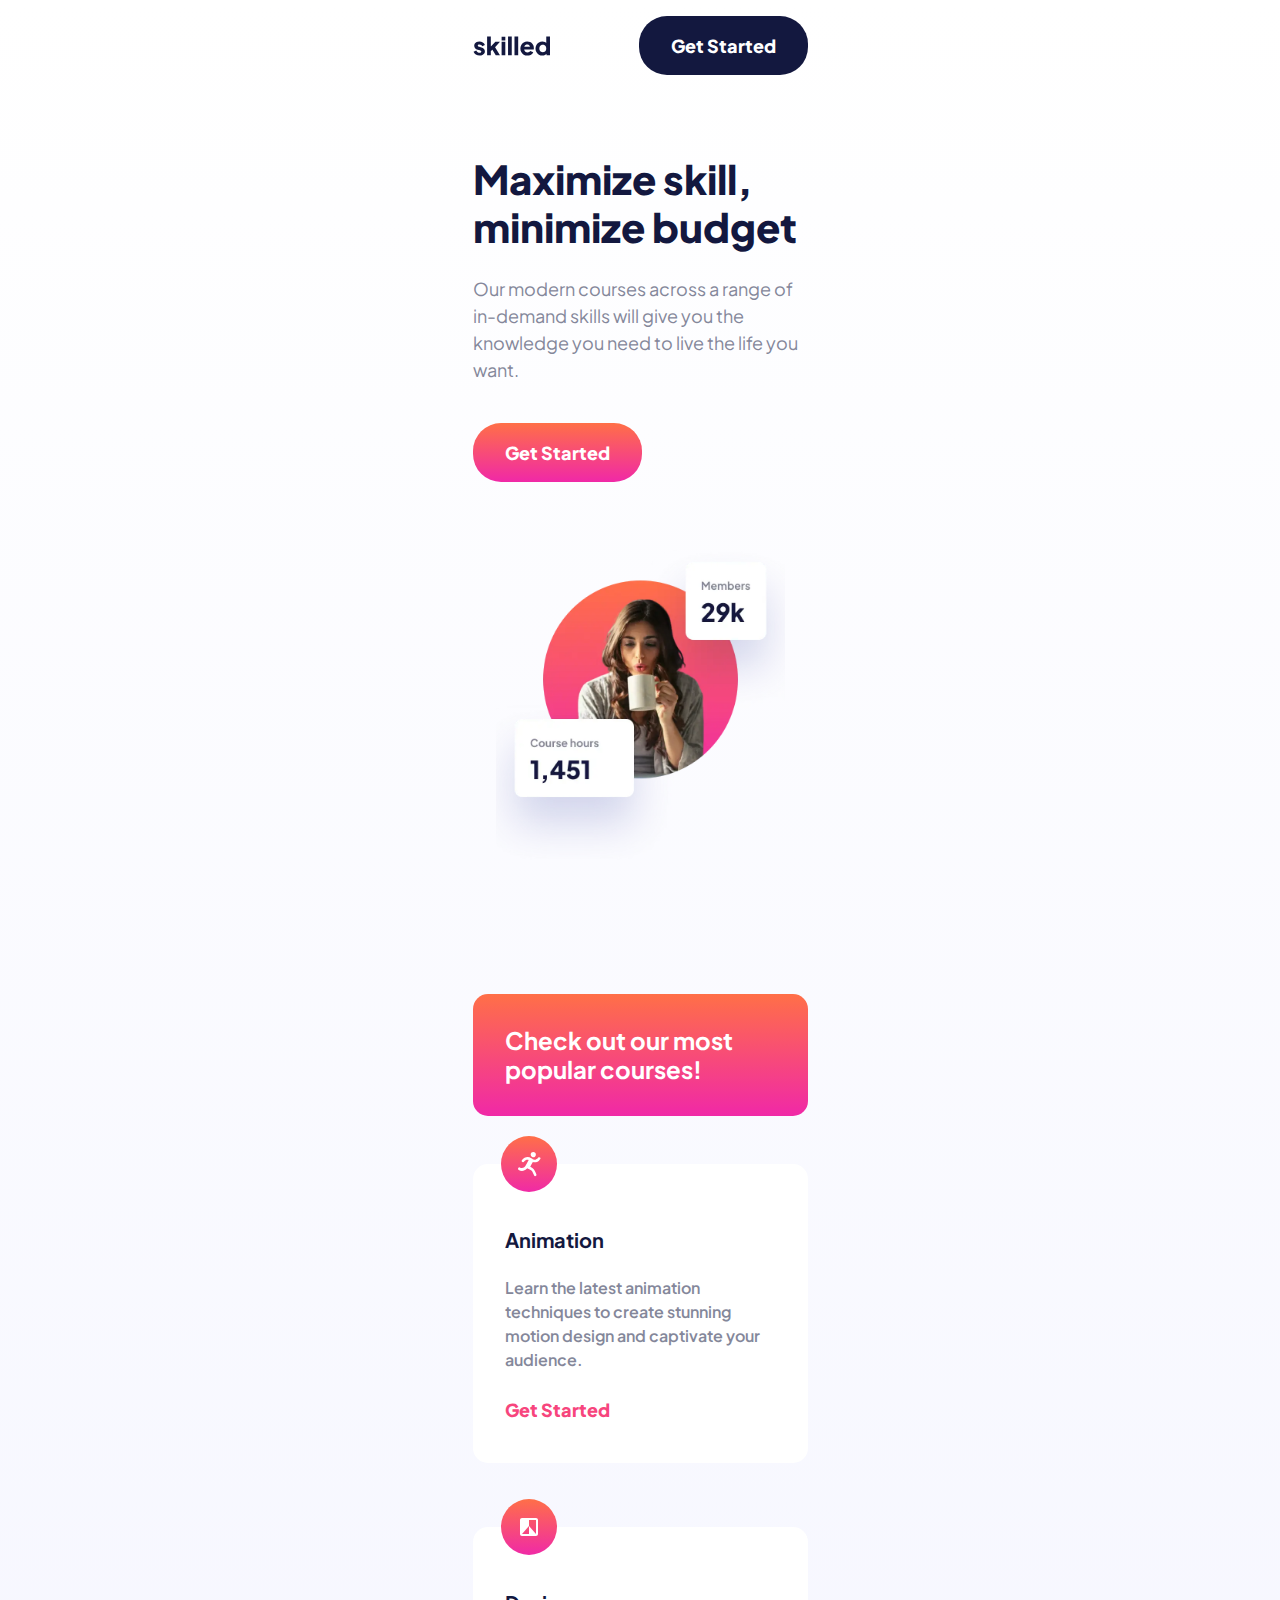
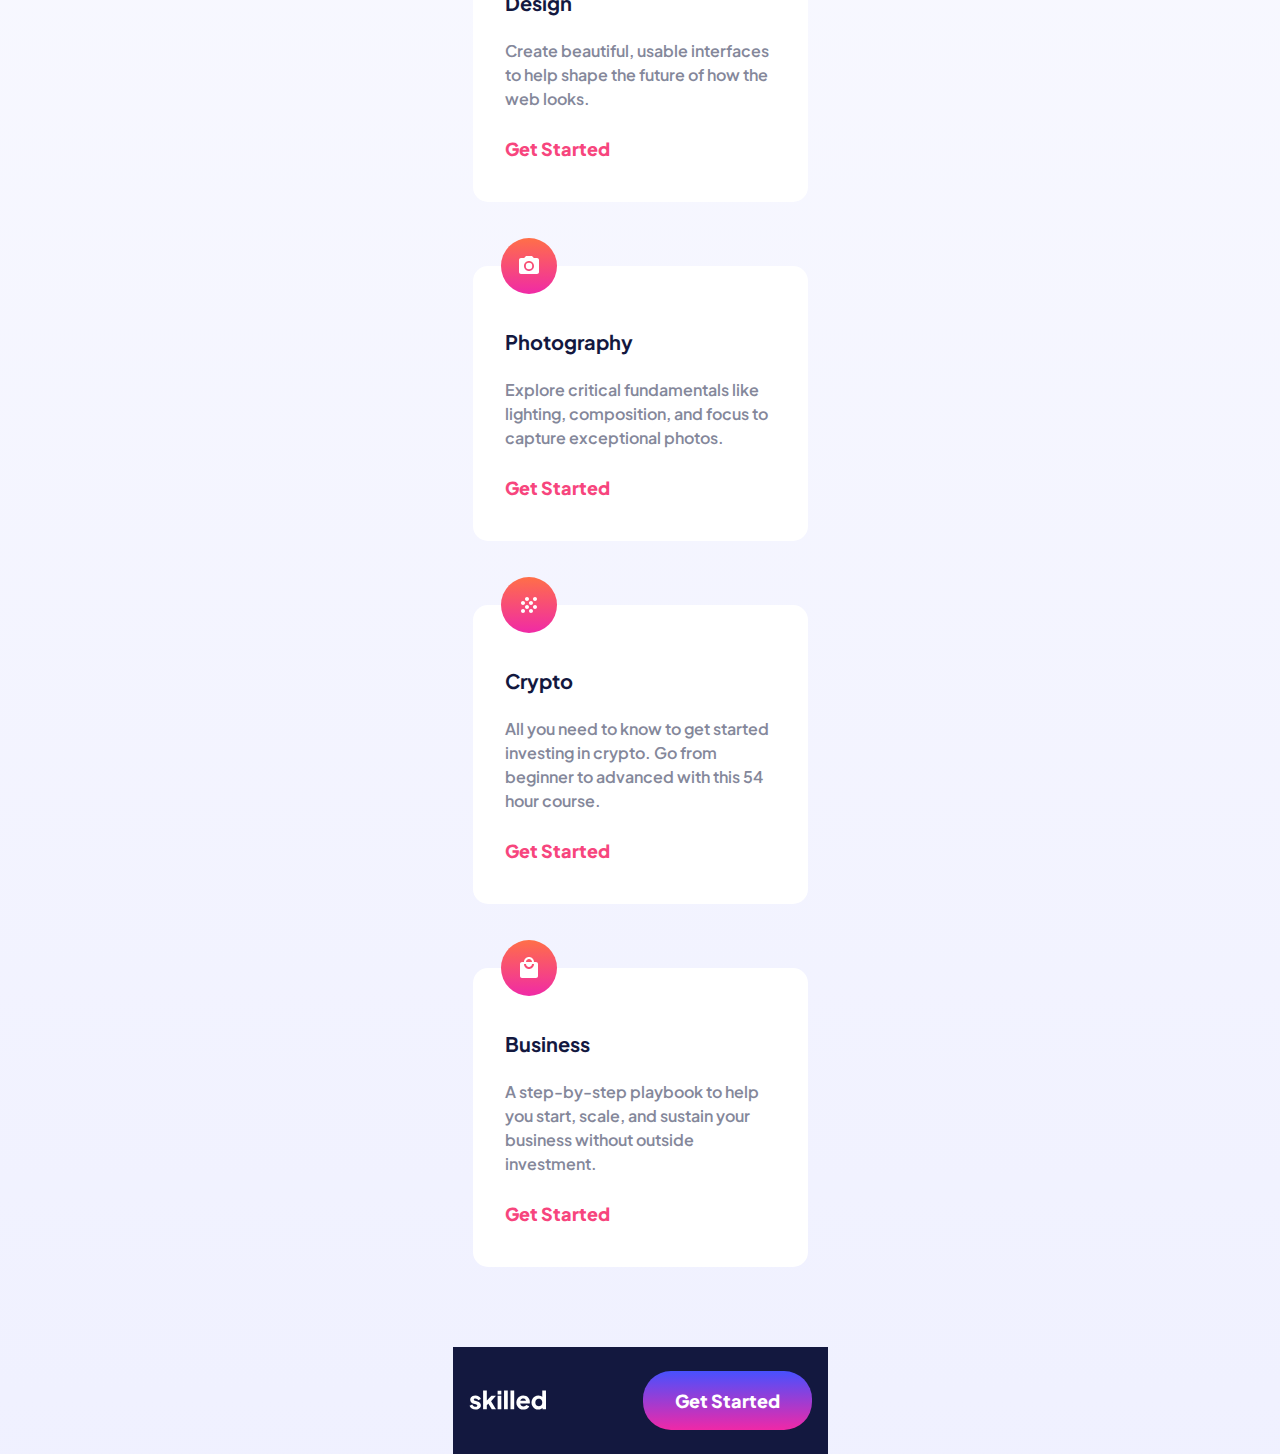
==== skilled-elearning-landing-page/index.html @ eccfb5a1 "Adding mobile version of skilled e-learning" ====
<!DOCTYPE html>
<html lang="en">
  <head>
    <meta charset="UTF-8" />
    <meta name="viewport" content="width=device-width, initial-scale=1.0" />
    <title>Frontend Mentor | Skilled e-learning landing page</title>
    <link rel="stylesheet" href="style.css" />
  </head>
  <body>
    <!-- 
  Get Started

  Maximize skill, minimize budget

  Our modern courses across a range of in-demand skills will give you the 
  knowledge you need to live the life you want.

  Get Started

  Check out our most popular courses!

  Animation
  Learn the latest animation techniques to create stunning motion 
  design and captivate your audience.
  Get Started

  Design
  Create beautiful, usable interfaces to help shape the future of 
  how the web looks.
  Get Started

  Photography
  Explore critical fundamentals like lighting, composition, and focus 
  to capture exceptional photos.
  Get Started

  Crypto
  All you need to know to get started investing in crypto. Go from beginner 
  to advanced with this 54 hour course.
  Get Started

  Business
  A step-by-step playbook to help you start, scale, and sustain your business 
  without outside investment.
  Get Started

  Get Started -->
    <header class="header container">
      <nav>
        <img class="logo" src="assets/logo-dark.svg" alt="company logo" />
        <button class="cta-button text-preset-7 nav-btn">Get Started</button>
      </nav>
    </header>
    <main class="container main-box">
      <section class="section-hero">
        <h1 class="hero-headline text-preset-1">
          Maximize skill, minimize budget
        </h1>
        <p class="hero-description text-preset-5">
          Our modern courses across a range of in-demand skills will give you
          the knowledge you need to live the life you want.
        </p>
        <button class="cta-button text-preset-7 hero-btn">Get Started</button>
        <img
          class="hero-img"
          src="assets/image-hero-mobile@2x.webp"
          alt="woman drinking coffee"
        />
      </section>
      <section class="section-courses">
        <div class="course-header-box">
          <h3 class="text-preset-3">Check out our most popular courses!</h3>
        </div>
        <div class="course-grid">
          <div class="course-item">
            <img
              class="course-logo"
              src="assets/icon-animation.svg"
              alt="man running"
            />
            <h4 class="text-preset-4 course-item-header">Animation</h4>
            <p class="text-preset-6 course-item-description">
              Learn the latest animation techniques to create stunning motion
              design and captivate your audience.
            </p>
            <span class="text-preset-7 course-item-cta"
              ><a href="#">Get Started</a></span
            >
          </div>

          <div class="course-item">
            <img
              class="course-logo"
              src="assets/icon-design.svg"
              alt="man running"
            />
            <h4 class="text-preset-4 course-item-header">Design</h4>
            <p class="text-preset-6 course-item-description">
              Create beautiful, usable interfaces to help shape the future of
              how the web looks.
            </p>
            <span class="text-preset-7 course-item-cta"
              ><a href="#">Get Started</a></span
            >
          </div>

          <div class="course-item">
            <img
              class="course-logo"
              src="assets/icon-photography.svg"
              alt="man running"
            />
            <h4 class="text-preset-4 course-item-header">Photography</h4>
            <p class="text-preset-6 course-item-description">
              Explore critical fundamentals like lighting, composition, and
              focus to capture exceptional photos.
            </p>
            <span class="text-preset-7 course-item-cta"
              ><a href="#">Get Started</a></span
            >
          </div>
          <div class="course-item">
            <img
              class="course-logo"
              src="assets/icon-crypto.svg"
              alt="man running"
            />
            <h4 class="text-preset-4 course-item-header">Crypto</h4>
            <p class="text-preset-6 course-item-description">
              All you need to know to get started investing in crypto. Go from
              beginner to advanced with this 54 hour course.
            </p>
            <span class="text-preset-7 course-item-cta"
              ><a href="#">Get Started</a></span
            >
          </div>
          <div class="course-item">
            <img
              class="course-logo"
              src="assets/icon-business.svg"
              alt="man running"
            />
            <h4 class="text-preset-4 course-item-header">Business</h4>
            <p class="text-preset-6 course-item-description">
              A step-by-step playbook to help you start, scale, and sustain your
              business without outside investment.
            </p>
            <span class="text-preset-7 course-item-cta"
              ><a href="#">Get Started</a></span
            >
          </div>
        </div>
      </section>
    </main>

    <footer class="container footer">
      <img class="logo" src="assets/logo-light.svg" alt="company logo" />
      <button class="cta-button text-preset-7 footer-btn">Get Started</button>
    </footer>
  </body>
</html>
---- skilled-elearning-landing-page/style.css ----
/* Adding Font */
@import url("https://fonts.googleapis.com/css2?family=Plus+Jakarta+Sans:ital,wght@0,200..800;1,200..800&display=swap");

:root {
  /* Colors */
  --color-blue-900: hsl(233, 54%, 16%);
  --color-blue-600: hsl(234, 25%, 52%);
  --color-pink-600: hsl(341, 92%, 62%);
  --color-pink-300: hsl(341, 100%, 83%);
  --color-grey: hsl(232, 10%, 56%);
  --color-white: hsl(0, 0%, 100%);
  --color-white-gradient: hsl(236, 100%, 97%);

  /* Gradients */
  --color-gradient-pink: linear-gradient(
    hsl(13, 100%, 64%),
    hsl(322, 87%, 55%)
  );

  --color-gradient-pink-light: linear-gradient(
    hsl(13, 100%, 85%),
    hsl(322, 87%, 75%)
  );

  --color-gradient-purple: linear-gradient(
    hsl(237, 100%, 64%),
    hsl(322, 87%, 55%)
  );

  --color-gradient-purple-light: linear-gradient(
    180deg,
    hsl(280, 100%, 80%),
    hsl(330, 100%, 70%)
  );

  --color-gradient-background: linear-gradient(
    var(--color-white),
    var(--color-white-gradient)
  );

  /* Fonts */
  --main-font: "Plus Jakarta Sans", sans-serif;

  /* Spacing */

  --space-1800: 14.4rem;
  --space-1600: 12.8rem;
  --space-1000: 8rem;
  --space-800: 6.4rem;
  --space-700: 5.6rem;
  --space-600: 4.8rem;
  --space-550: 4.4rem;
  --space-500: 4rem;
  --space-400: 3.2rem;
  --space-300: 2.4rem;
  --space-250: 2rem;
  --space-200: 1.6rem;
  --space-150: 1.2rem;
  --space-100: 0.8rem;
}

/* Added supportive classes */

.text-preset-1 {
  font-size: 4rem;
  line-height: 120%;
  font-weight: 900;
}

.text-preset-2 {
  font-size: 4rem;
  line-height: 120%;
  font-weight: 700;
}

.text-preset-3 {
  font-size: 2.4rem;
  line-height: 120%;
  font-weight: 700;
}

.text-preset-4 {
  font-size: 2rem;
  line-height: 120%;
  font-weight: 700;
}

.text-preset-5 {
  font-size: 1.8rem;
  line-height: 150%;
  font-weight: 400;
}
.text-preset-6 {
  font-size: 1.6rem;
  line-height: 150%;
  font-weight: 600;
}

.text-preset-7 {
  font-size: 1.8rem;
  line-height: 150%;
  font-weight: 800;
}

/* Starting styling the page */

* {
  margin: 0;
  padding: 0;
  box-sizing: border-box;
}

/* Setting the font-size that 1rem = 10px */
html {
  font-size: 62.5%;
}

body {
  font-family: var(--main-font);
  background: var(--color-gradient-background);
}

/* Header */

.container {
  max-width: 37.5rem;
  margin: 0 auto;
}

.header {
  padding: var(--space-200) var(--space-250);
}

.header nav {
  display: flex;
  align-items: center;
  justify-content: space-between;
}

.logo {
  display: block;
  height: 2rem;
}

.nav-btn {
  background-color: var(--color-blue-900);
  transition: all 0.3s;
}

.nav-btn:hover {
  background-color: var(--color-blue-600);
}

.cta-button {
  border: none;
  cursor: pointer;
  color: var(--color-white);
  padding: var(--space-200) var(--space-400);
  border-radius: 2.8rem;
  font-family: inherit;
}

/* Hero Section */

.main-box {
  padding: 0 var(--space-250);
}

.section-hero {
  padding: var(--space-800) 0;
}

.hero-headline {
  color: var(--color-blue-900);
  margin-bottom: var(--space-300);
}

.hero-description {
  color: var(--color-grey);
  margin-bottom: var(--space-500);
}

.hero-btn {
  background: var(--color-gradient-pink);
  margin-bottom: var(--space-800);
}

.hero-btn:hover {
  background: var(--color-gradient-pink-light);
}

.hero-img {
  width: 100%;
  height: 32rem;
  display: block;
}

/* Courses Section */
.section-courses {
  padding: var(--space-800) 0 var(--space-1000);
}

.course-header-box {
  background: var(--color-gradient-pink);
  color: var(--color-white);
  padding: var(--space-400);
  border-radius: 1.5rem;
  margin-bottom: var(--space-600);
}

.course-grid {
  display: grid;
  grid-template-columns: 1fr;
  row-gap: var(--space-800);
}

.course-item {
  position: relative;
  background-color: var(--color-white);
  padding: var(--space-800) var(--space-400) var(--space-500) var(--space-400);
  border-radius: 1.5rem;
}

.course-logo {
  position: absolute;
  top: 0;
  left: 0;
  transform: translate(50%, -50%);
}

.course-item-header {
  color: var(--color-blue-900);
  margin-bottom: var(--space-300);
}

.course-item-description {
  color: var(--color-grey);
  margin-bottom: var(--space-300);
}

.course-item-cta a {
  text-decoration: none;
  cursor: pointer;
  color: var(--color-pink-600);
  transition: all 0.3s;
}

.course-item-cta a:hover {
  color: var(--color-pink-300);
}

/* Footer */

.footer {
  background-color: var(--color-blue-900);
  padding: var(--space-300) var(--space-200);
  display: flex;
  align-items: center;
  justify-content: space-between;
}

.footer-btn {
  background: var(--color-gradient-purple);
  cursor: pointer;
}

.footer-btn:hover {
  background: var(--color-gradient-purple-light);
}
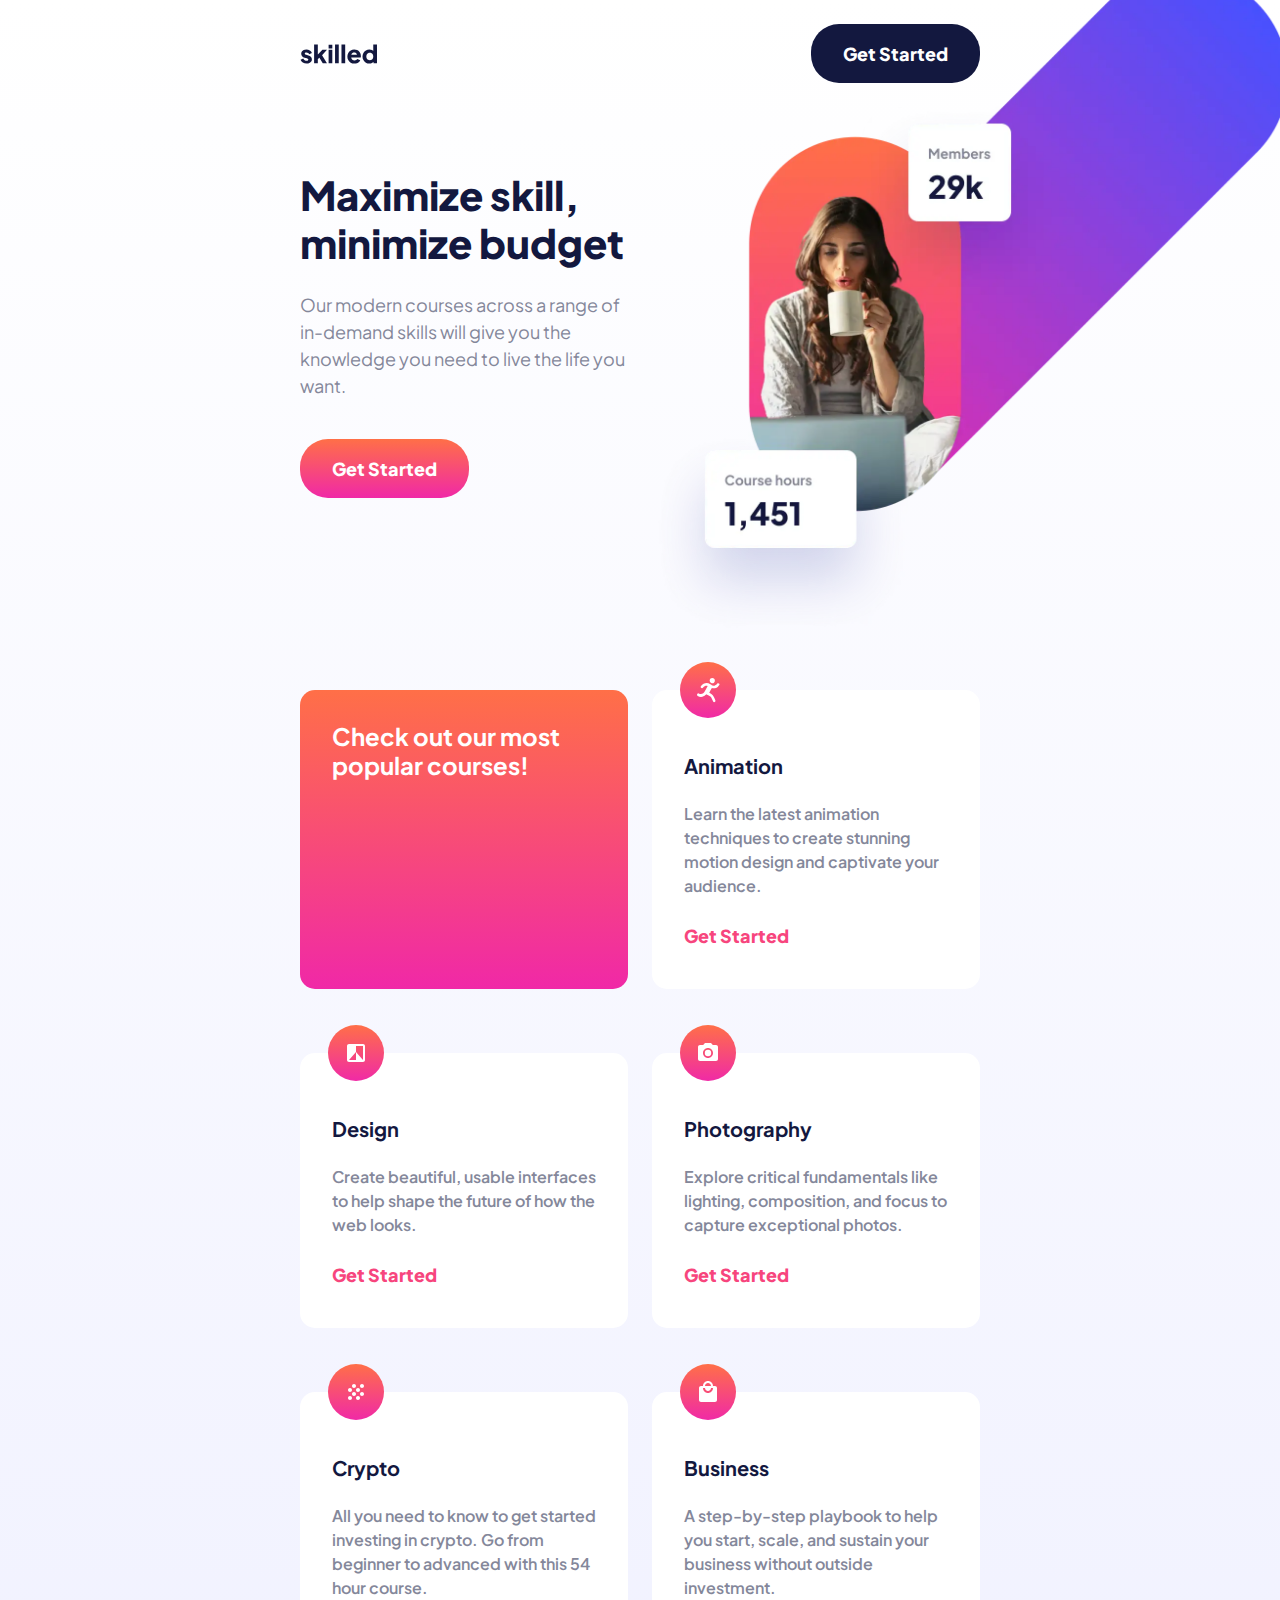
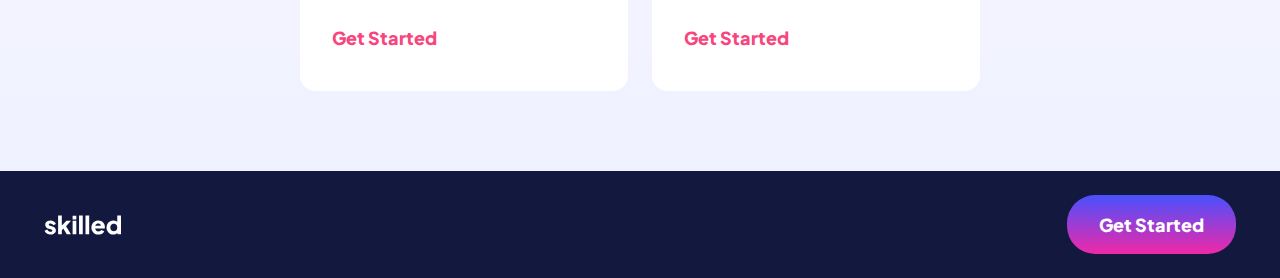
==== commit 47b0324a: "Add files via upload" ====
--- a/skilled-elearning-landing-page/index.html
+++ b/skilled-elearning-landing-page/index.html
@@ -7,44 +7,6 @@
     <link rel="stylesheet" href="style.css" />
   </head>
   <body>
-    <!-- 
-  Get Started
-
-  Maximize skill, minimize budget
-
-  Our modern courses across a range of in-demand skills will give you the 
-  knowledge you need to live the life you want.
-
-  Get Started
-
-  Check out our most popular courses!
-
-  Animation
-  Learn the latest animation techniques to create stunning motion 
-  design and captivate your audience.
-  Get Started
-
-  Design
-  Create beautiful, usable interfaces to help shape the future of 
-  how the web looks.
-  Get Started
-
-  Photography
-  Explore critical fundamentals like lighting, composition, and focus 
-  to capture exceptional photos.
-  Get Started
-
-  Crypto
-  All you need to know to get started investing in crypto. Go from beginner 
-  to advanced with this 54 hour course.
-  Get Started
-
-  Business
-  A step-by-step playbook to help you start, scale, and sustain your business 
-  without outside investment.
-  Get Started
-
-  Get Started -->
     <header class="header container">
       <nav>
         <img class="logo" src="assets/logo-dark.svg" alt="company logo" />
@@ -52,26 +14,43 @@
       </nav>
     </header>
     <main class="container main-box">
-      <section class="section-hero">
-        <h1 class="hero-headline text-preset-1">
-          Maximize skill, minimize budget
-        </h1>
-        <p class="hero-description text-preset-5">
-          Our modern courses across a range of in-demand skills will give you
-          the knowledge you need to live the life you want.
-        </p>
-        <button class="cta-button text-preset-7 hero-btn">Get Started</button>
-        <img
-          class="hero-img"
-          src="assets/image-hero-mobile@2x.webp"
-          alt="woman drinking coffee"
-        />
+      <section class="section-hero hero-grid">
+        <div class="hero-text-box">
+          <div class="hero-text">
+            <h1 class="hero-headline text-preset-1">
+              Maximize skill, minimize budget
+            </h1>
+            <p class="hero-description text-preset-5">
+              Our modern courses across a range of in-demand skills will give
+              you the knowledge you need to live the life you want.
+            </p>
+          </div>
+          <button class="cta-button text-preset-7 hero-btn">Get Started</button>
+        </div>
+        <div class="img-box">
+          <img
+            class="hero-img-mb"
+            src="assets/image-hero-mobile@2x.webp"
+            alt="woman drinking coffee"
+          />
+          <img
+            class="hero-img-tb"
+            src="assets/image-hero-tablet@2x.webp"
+            alt="woman drinking coffee"
+          />
+
+          <img
+            class="hero-img-ds"
+            src="assets/image-hero-desktop@2x.webp"
+            alt="woman drinking coffee"
+          />
+        </div>
       </section>
       <section class="section-courses">
-        <div class="course-header-box">
-          <h3 class="text-preset-3">Check out our most popular courses!</h3>
-        </div>
         <div class="course-grid">
+          <div class="course-header-box">
+            <h3 class="text-preset-3">Check out our most popular courses!</h3>
+          </div>
           <div class="course-item">
             <img
               class="course-logo"
@@ -153,7 +132,7 @@
       </section>
     </main>
 
-    <footer class="container footer">
+    <footer class="footer">
       <img class="logo" src="assets/logo-light.svg" alt="company logo" />
       <button class="cta-button text-preset-7 footer-btn">Get Started</button>
     </footer>
--- a/skilled-elearning-landing-page/style.css
+++ b/skilled-elearning-landing-page/style.css
@@ -113,11 +113,13 @@
 /* Setting the font-size that 1rem = 10px */
 html {
   font-size: 62.5%;
+  overflow-x: hidden;
 }
 
 body {
   font-family: var(--main-font);
   background: var(--color-gradient-background);
+  overflow-x: hidden;
 }
 
 /* Header */
@@ -145,6 +147,7 @@
 .nav-btn {
   background-color: var(--color-blue-900);
   transition: all 0.3s;
+  z-index: 999;
 }
 
 .nav-btn:hover {
@@ -189,10 +192,19 @@
   background: var(--color-gradient-pink-light);
 }
 
-.hero-img {
+.hero-img-mb {
   width: 100%;
   height: 32rem;
   display: block;
+}
+
+.hero-img-tb {
+  width: 100%;
+  display: none;
+}
+
+.hero-img-ds {
+  display: none;
 }
 
 /* Courses Section */
@@ -267,3 +279,102 @@
 .footer-btn:hover {
   background: var(--color-gradient-purple-light);
 }
+
+/* Responsive design */
+@media (min-width: 768px) {
+  .container {
+    max-width: 76.8rem;
+  }
+
+  .header {
+    padding: var(--space-300) var(--space-550);
+  }
+
+  .main-box {
+    padding: 0 var(--space-550);
+  }
+
+  .section-hero {
+    display: flex;
+    position: relative;
+  }
+  .hero-img-mb {
+    display: none;
+  }
+
+  .hero-img-tb {
+    display: block;
+    position: absolute;
+    top: -180px;
+  }
+
+  .hero-grid {
+    display: grid;
+    grid-template-columns: 1fr 1fr;
+    column-gap: 2.4rem;
+  }
+
+  .course-grid {
+    grid-template-columns: 1fr 1fr;
+    column-gap: var(--space-300);
+  }
+
+  .course-header-box {
+    height: 100%;
+  }
+
+  .footer {
+    padding: var(--space-300) var(--space-550);
+  }
+}
+
+@media (min-width: 1440px) {
+  .container {
+    max-width: 112rem;
+  }
+
+  .header {
+    padding: var(--space-300) 0;
+  }
+
+  .main-box {
+    padding: 0;
+  }
+
+  .hero-grid {
+    gap: var(--space-400);
+  }
+
+  .hero-img-tb {
+    display: none;
+  }
+
+  .hero-text {
+    width: 45.7rem;
+  }
+
+  .hero-img-ds {
+    display: block;
+    width: 80%;
+    height: auto;
+    position: absolute;
+    top: -270px;
+    right: -450px;
+  }
+
+  .course-grid {
+    grid-template-columns: 1fr 1fr 1fr;
+    column-gap: var(--space-400);
+    row-gap: var(--space-1000);
+  }
+
+  .section-courses {
+    padding-top: 9.2rem;
+  }
+
+  .footer {
+    width: 100%;
+    margin: 0 auto;
+    padding: var(--space-300) 16rem;
+  }
+}
